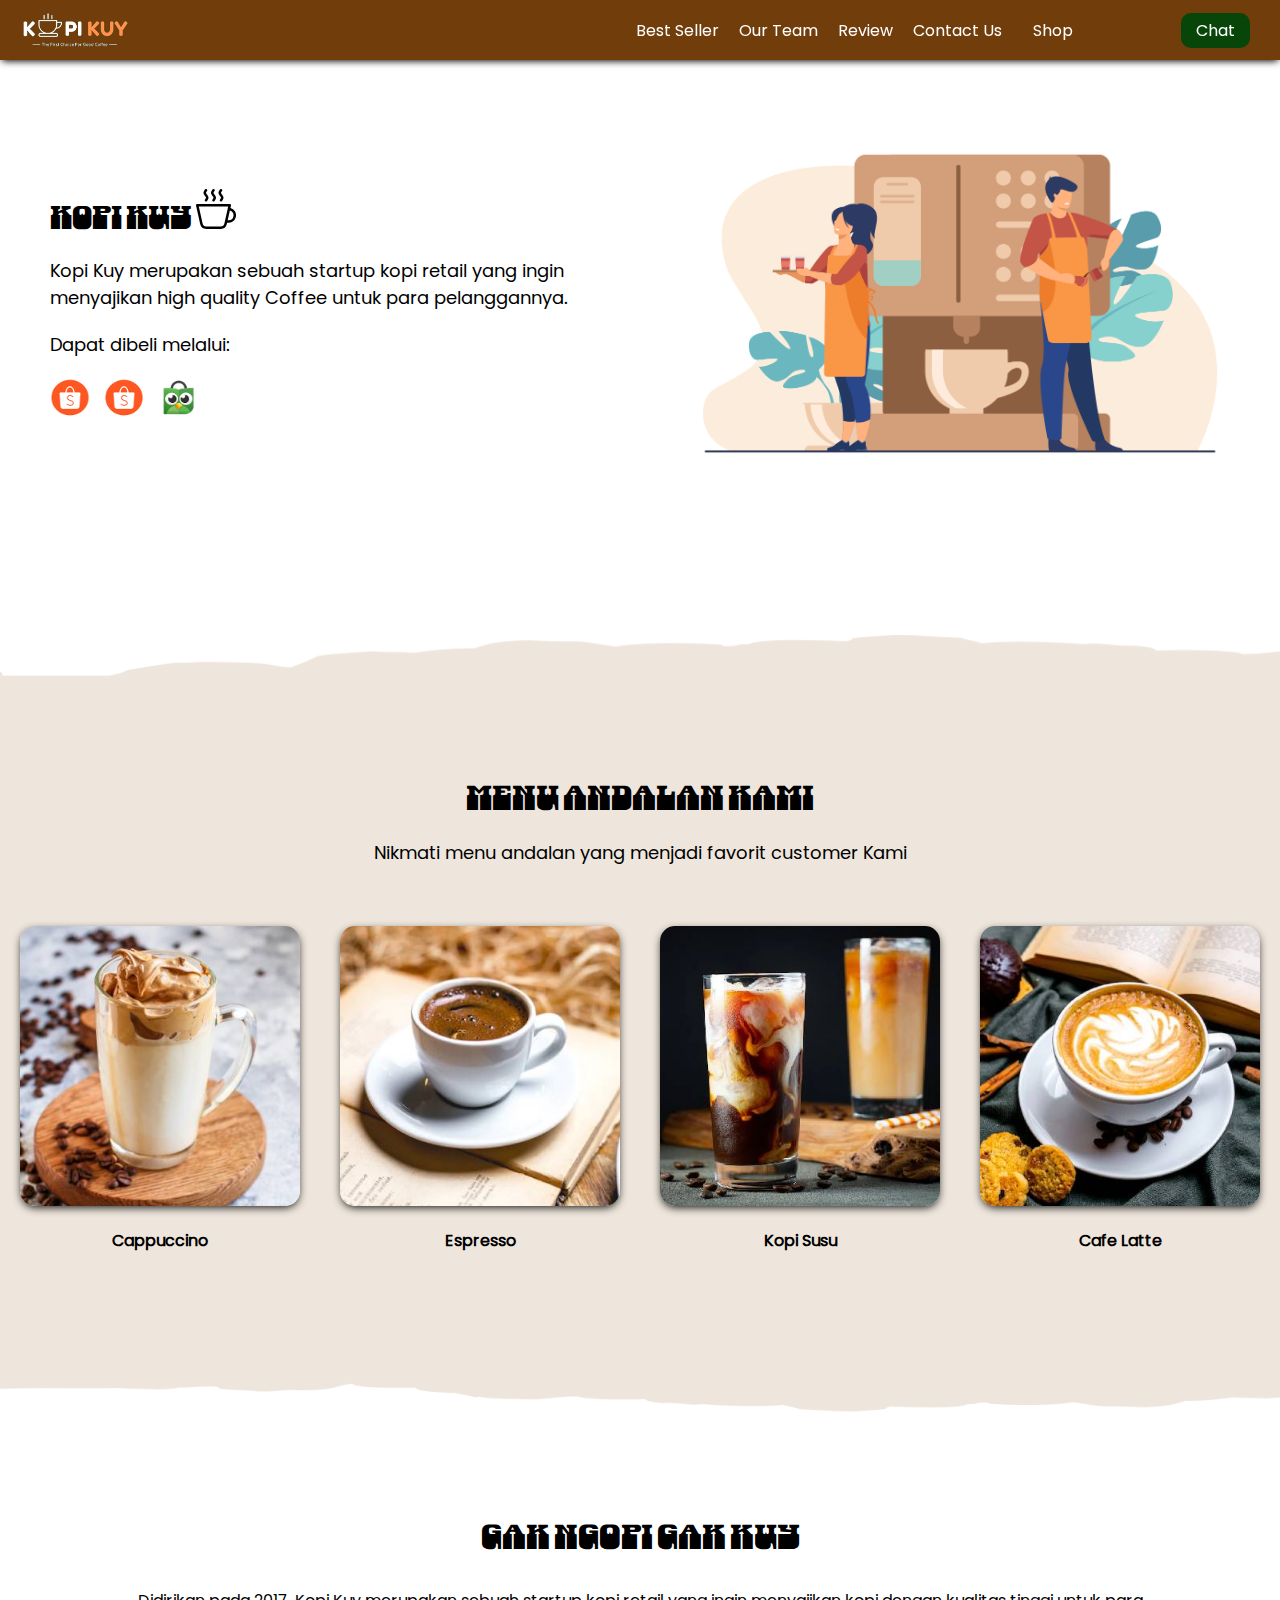
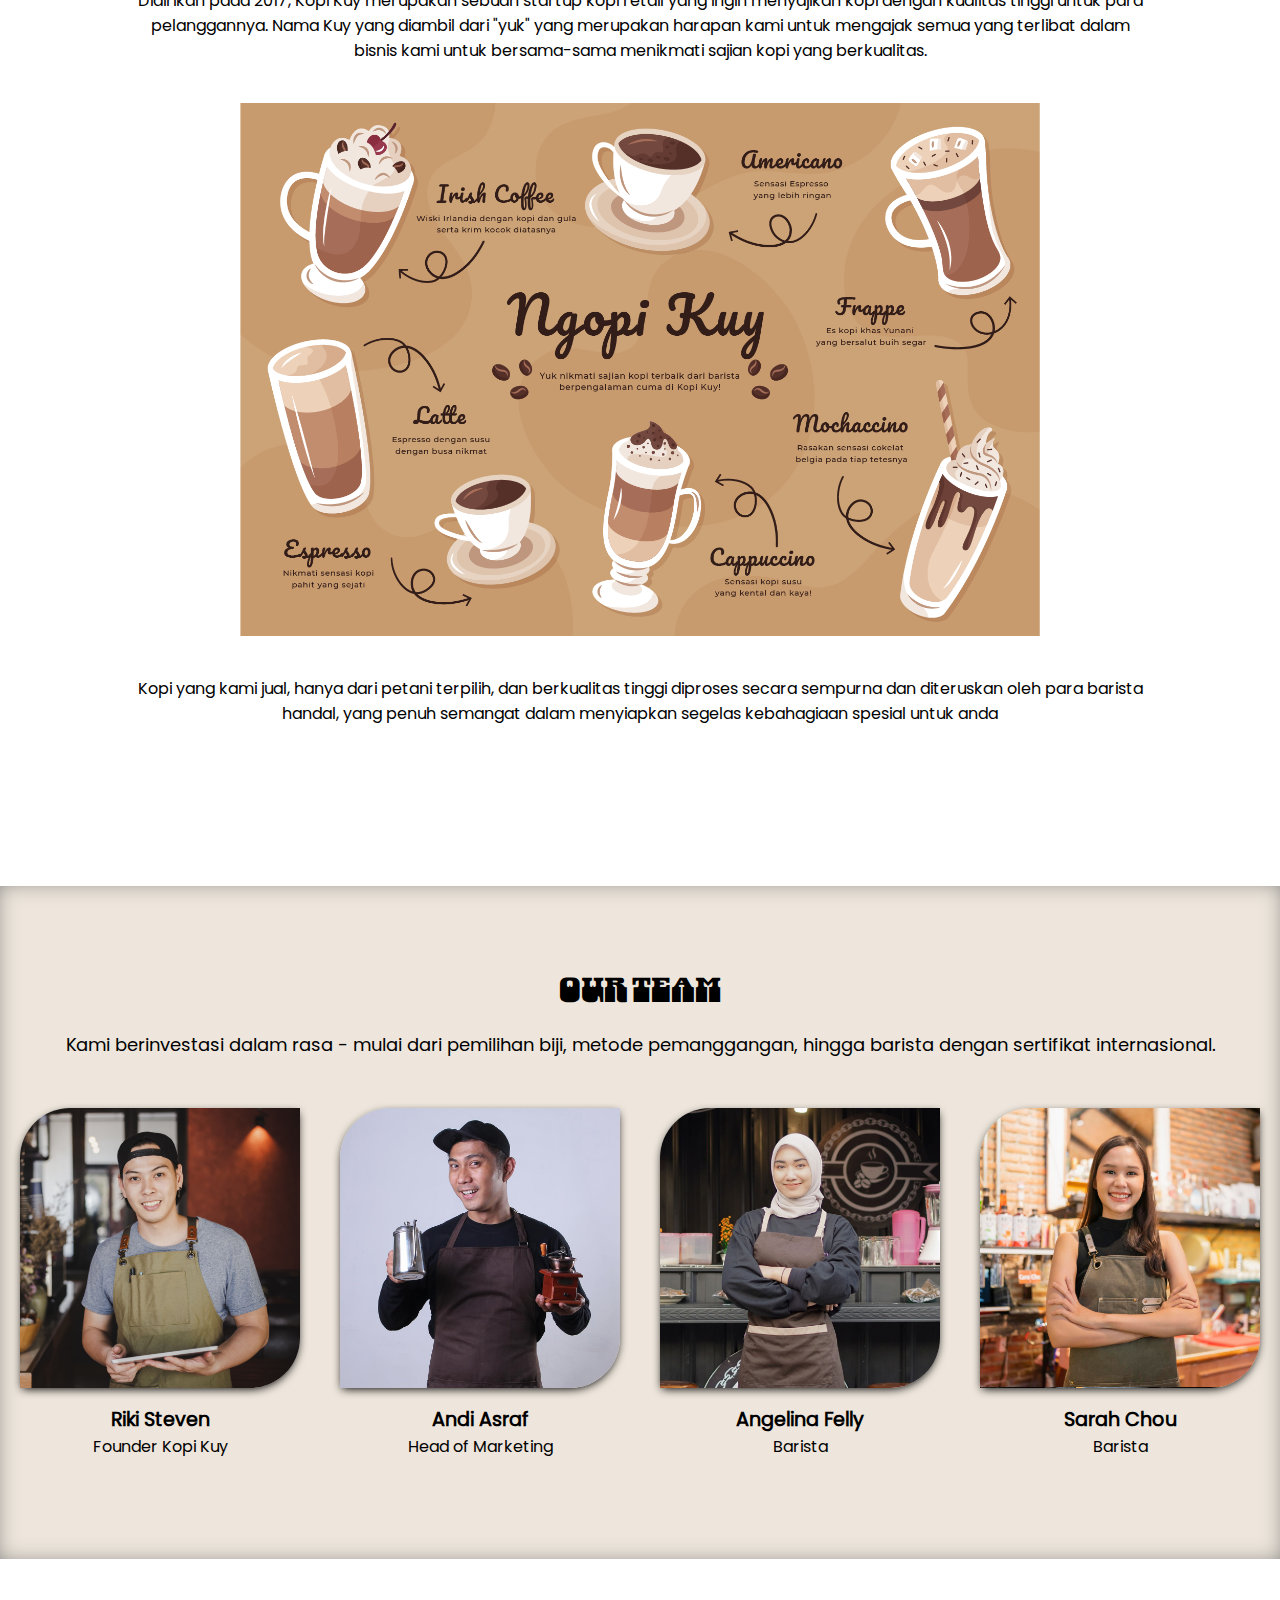
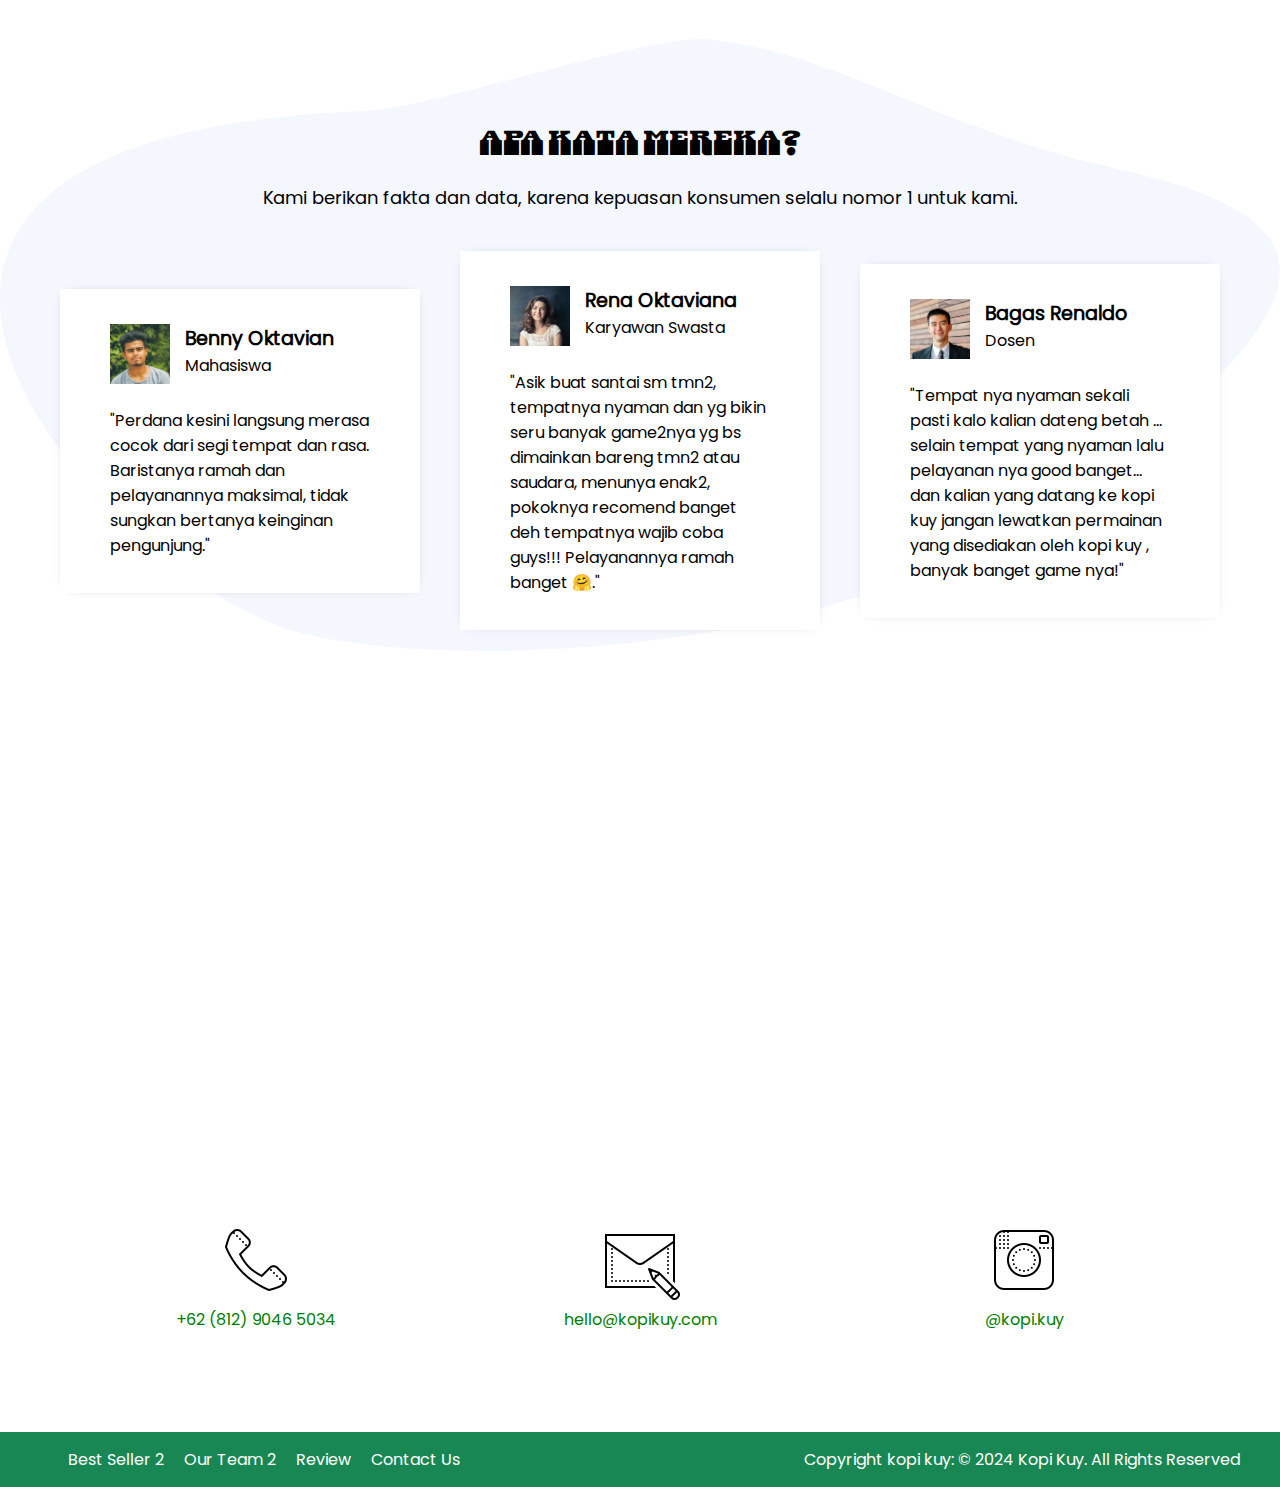
==== index.html @ cbb5bba0 "first commit" ====
<!DOCTYPE html>
<html lang="id">

<head>
    <link rel="preconnect" href="https://fonts.googleapis.com">
    <link rel="preconnect" href="https://fonts.gstatic.com" crossorigin>
    <link href="https://fonts.googleapis.com/css2?family=Danfo&display=swap" rel="stylesheet">
    <meta charset="UTF-8">
    <meta http-equiv="X-UA-Compatible" content="IE=edge">
    <meta name="viewport" content="width=device-width, initial-scale=1.0">
    <link rel="shortcut icon" href="images/favicon.ico" type="image/x-icon">
    <title>
        Website Kopi Kuy
    </title>
    <link rel="stylesheet" href="css/style.css">
    <style>
        h1,
        h2 {
            font-family: "Danfo", serif;
        }
    </style>
</head>

<body>
    <nav>
        <img class="logo" src="images/logo/logo_kuy.png">
        <div class="navigasi">
            <a href="#best-seller">Best Seller</a>
            <a href="#our-team">Our Team</a>
            <a href="#review">Review</a>
            <a href="#contact-us">Contact Us</a>
        </div>
        <a class="shop" href="produk.html">Shop</a>
        <a class="chat" href="https://wa.me/628123456?text=Saya ingin bertanya" target="_blank">Chat</a>
    </nav>

    <!--Tulis kode header mulai di baris 28-->


    <header>
        <div class="kiri">
            <h1>
                Kopi Kuy <img src="images/icon/icon_kopi.svg" alt="">
            </h1>
            <p>
                Kopi Kuy merupakan sebuah startup kopi retail yang ingin menyajikan
                high quality Coffee untuk para pelanggannya.
            </p>
            <p>
                Dapat dibeli melalui:
            </p>
            <div class="olshop">
                <img src="images/logo/logo_shopee.png" alt="">
                <img src="images/logo/logo_shopee.png" alt="">
                <img src="images/logo/logo_tokopedia.png" alt="">
            </div>
        </div>
        <div class="kanan">
            <img src="images/header/header4.png" alt="">
        </div>
    </header>

    <section class="best-seller" id="best-seller">
        <h2>
            Menu Andalan Kami
        </h2>
        <p>
            Nikmati menu andalan yang menjadi favorit customer Kami
        </p>
        <div class="produk">
            <img src="images/produk/product_capuchino.jpg" alt="">
            <p>Cappuccino</p>
        </div>
        <div class="produk">
            <img src="images/produk/product_espresso.jpg" alt="">
            <p>Espresso</p>
        </div>
        <div class="produk">
            <img src="images/produk/product_kopi_susu.jpg" alt="">
            <p>Kopi Susu</p>
        </div>
        <div class="produk">
            <img src="images/produk/product_latte.jpg" alt="">
            <p>Cafe Latte</p>
        </div>
    </section>

    <section class="about-us" id="about-us">
        <h2>Gak Ngopi Gak Kuy</h2>
        <p>
            Didirikan pada 2017, Kopi Kuy merupakan sebuah startup kopi retail
            yang ingin menyajikan kopi dengan kualitas tinggi untuk para pelanggannya.
            Nama Kuy yang diambil dari "yuk" yang merupakan harapan kami untuk mengajak semua
            yang terlibat dalam bisnis kami untuk bersama-sama menikmati sajian kopi yang berkualitas.
        </p>
        <img src="images/about-us/aset_kopi_jumbo.png" alt="">
        <p>
            Kopi yang kami jual, hanya dari petani terpilih, dan berkualitas tinggi diproses
            secara sempurna dan diteruskan oleh para barista handal, yang penuh semangat
            dalam menyiapkan segelas kebahagiaan spesial untuk anda
        </p>
    </section>

    <section class="our-team" id="our-team">
        <h2>Our Team</h2>
        <p>
            Kami berinvestasi dalam rasa - mulai dari pemilihan biji, metode pemanggangan,
            hingga barista dengan sertifikat internasional.
        </p>
        <div class="team">
            <img src="images/team/team1.jpg" alt="">
            <h3>Riki Steven</h3>
            <p>Founder Kopi Kuy</p>
        </div>
        <div class="team">
            <img src="images/team/team2.jpg" alt="">
            <h3>Andi Asraf</h3>
            <p>Head of Marketing</p>
        </div>
        <div class="team">
            <img src="images/team/team3.jpg" alt="">
            <h3>Angelina Felly</h3>
            <p>Barista</p>
        </div>
        <div class="team">
            <img src="images/team/team4.jpg" alt="">
            <h3>Sarah Chou</h3>
            <p>Barista</p>
        </div>
    </section>

    <section id="review" class="review">
        <h2>Apa Kata Mereka?</h2>
        <p>Kami berikan fakta dan data, karena kepuasan konsumen selalu nomor 1 untuk kami.</p>
        <div class="testimoni">
            <img src="images/customer/customer1.jpg">
            <div class="profile">
                <h3>Benny Oktavian</h3>
                <p>Mahasiswa</p>
            </div>
            <p>"Perdana kesini langsung merasa cocok dari segi tempat dan rasa. Baristanya ramah
                dan pelayanannya maksimal, tidak sungkan bertanya keinginan pengunjung."</p>
        </div>
        <div class="testimoni">
            <img src="images/customer/customer2.jpg">
            <div class="profile">
                <h3>Rena Oktaviana</h3>
                <p>Karyawan Swasta</p>
            </div>
            <p>"Asik buat santai sm tmn2, tempatnya nyaman dan yg bikin seru banyak game2nya yg bs
                dimainkan bareng tmn2 atau saudara, menunya enak2, pokoknya recomend banget deh
                tempatnya wajib coba guys!!! Pelayanannya ramah banget 🤗."</p>
        </div>
        <div class="testimoni">
            <img src="images/customer/customer3.jpg">
            <div class="profile">
                <h3>Bagas Renaldo</h3>
                <p>Dosen</p>
            </div>
            <p>"Tempat nya nyaman sekali pasti kalo kalian dateng betah ... selain tempat yang
                nyaman lalu pelayanan nya good banget... dan kalian yang datang ke kopi kuy jangan
                lewatkan permainan yang disediakan oleh kopi kuy , banyak banget game nya!"</p>
        </div>
    </section>
    <section class="contact-us" id="contact-us">
        <iframe
            src="https://www.google.com/maps/embed?pb=!1m14!1m8!1m3!1d7932.741866032694!2d106.668581!3d-6.214715!3m2!1i1024!2i768!4f13.1!3m3!1m2!1s0x2e69f9912c7f297b%3A0xe5a3a671dae861ab!2sKopi%20kuy!5e0!3m2!1sid!2sid!4v1680617229460!5m2!1sid!2sid"
            allowfullscreen="" loading="lazy" referrerpolicy="no-referrer-when-downgrade"></iframe>
        <div class="kontak">
            <img src="images/icon/icon_phone.png">
            <p>+62 (812) 9046 5034</p>
        </div>
        <div class="kontak">
            <img src="images/icon/icon_mail.png">
            <p>hello@kopikuy.com</p>
        </div>
        <div class="kontak">
            <img src="images/icon/icon_instagram.png">
            <a href="https://instagram.com" role="button">
                <p>@kopi.kuy</p>
            </a>
        </div>
    </section>

    <footer>
        <div class="navigasi">
            <a href="#best-seller">Best Seller 2</a>
            <a href="#our-team">Our Team 2</a>
            <a href="#review">Review</a>
            <a href="#contact-us">Contact Us</a>
        </div>
        <p>
            Copyright kopi kuy: © 2024 Kopi Kuy. All Rights Reserved
        </p>
    </footer>



</body>

</html>
---- css/style.css ----
/* Kode * di bawah ini untuk mereset tampilan setiap web browser supaya seragam */

* {
   box-sizing: border-box;
   margin: 0;
   padding: 0;
}

html {
   /* scroll-behavior: smooth agar scroll ketika klik pada navigasi menjadi halus */
   scroll-behavior: smooth;
}

/* 
Kode di bawah ini untuk mengatur nav sampai footer agar memiliki tampilan flexibel
selengkapnya akan di bahas di hari ke 3
*/

nav,
header,
section,
footer {
   /* 
      display: flex memiliki pengaturan yang dapat mengatur agar elemen
      di dalamnya memiliki ukuran yang fleksibel
      digunakan saat ada elemen yang isinya lebih dari satu kolom
   */
   display: flex;
   /* 
      align-items: center mengatur elemen di dalamnya rata tengah vertikal
   */
   align-items: center;

   /* 
      justify-content: center mengatur elemen di dalamnya rata tengah horizontal
   */
   justify-content: center;

   /* 
      flex-wrap: wrap mengatur agar jika lebar elemen berlebih, maka elemen
      akan otomatis diletakan di baris baru (tidak dipaksakan di satu baris)
   */
   flex-wrap: wrap;
}



/* 
Kode @font-face untuk menginstall font ke dalam Website 
src adalah untuk lokasi fontnya, font dapat di cari di website https://fonts.google.com/
dengan memberi nama family, maka kita mendaftarkan font tersebut ke dalam website
*/

@font-face {
   src: url(../fonts/poppins.woff2);
   font-family: 'Poppins';
}

body {
   /* 
   mendaftarkan semua teks pada body menjadi family Poppins 
   kenapa pada body? karena elemen body membungkus semua elemen dari nav section sampai footer
   */
   font-family: 'Poppins';
}

/*
Misalnya ada font dari google yang bernama Irish Grover yang berada di:
https://fonts.gstatic.com/s/irishgrover/v23/buExpoi6YtLz2QW7LA4flVgv__RP.woff2

maka bisa coba copy kode berikut untuk menginstall font tadi:

@font-face {
  font-family: 'Irish Grover';
  font-style: normal;
  font-weight: 400;
  src: url(https://fonts.gstatic.com/s/irishgrover/v23/buExpoi6YtLz2QW7LA4flVgv__RP.woff2) format('woff2');
}

Jika kode di atas sudah di copy
Nanti pada element yang ingin menggunakan font Irish Grover Tadi, tinggal diganti font-familynya
misal mau mengganti h1 dan h2 maka kodenya sebagai berikut:

h1,h2 {
   font-family: 'Irish Grover';
}

*/


a {
   /* menghilangkan garis bawah pada link */
   text-decoration: none;

   /* 
   color: adalah untuk mengganti warna tulisan.
   color:unset digunakan pada a untuk menghilangkan warna bawaan pada link (biasanya warna biru) 
   */
   color: unset;
}

h2 {
   /* mengatur ukuran huruf ke 34 pixel */
   font-size: 34px;
}

h3 {
   /* mengatur ukuran huruf ke 1.2rem */
   font-size: 1.2rem;
}

h1,
h2,
h3 {
   /* mengatur tebal huruf bisa bold, normal*/
   font-weight: bold;
}

img {
   /* 
      kode max-width artinya lebar maksimal
      mengatur agar semua elemen img memiliki lebar maksimal 100% agar
      besar gambar tidak melebihi layar ataupun elemen pembungkus
   */
   max-width: 100%;
}

/* Navigasi */

nav {
   /* 
   background-color mengatur warna latar belakang 
   untuk pengguna hp, pergantian warna tidak bisa seperti vs code
   hanya dapat menggunakan warna bahasa inggris seperti: red, green, brown, purple dsb
   untuk pengguna vscode silahkan arahkan mouse ke kotak warna di bawah
   untuk mengganti warna sesuai keinginan
   */
   background-color: #703d0b;

   /* box-shadow membuat efek bayangan */
   box-shadow: 0 3px 7px -2px #000;

   /* width mengatur lebar elemen. 100% agar lebarnya full dari kiri sampai kanan layar */
   width: 100%;

   /* 
   padding digunakan untuk memberi jarak ke dalam. 
   efeknya bila digunakan pada elemen yang memiliki warna latar akan membuat elemen tersebut 'gemuk'
   padding-top artinya jarak ke atas, nilai padding dapat berupa
   padding-top, padding-bottom, padding-left, padding-right
   */
   padding-top: 10px;
   padding-bottom: 10px;

   /* 
   position mengatur posisi elemen, position:fixed supaya elemen nav akan ikut menempel di atas layar
   saat kita scroll ke bawah. Jika ingin navigasi gak nempel, bisa menggunakan position:static;
   */
   position: fixed;

   /* Nilai z-index semakin besar, maka elemen akan semakin di depan */
   z-index: 500;
}

img.logo {
   /* height mengatur tinggi elemen */
   height: 40px;
   /* penjelasan margin mirip dengan padding, fungsinya untuk memberi jarak pada elemen */
   margin-left: 20px;
}

div.navigasi {
   margin-left: auto;
   margin-right: 15px;
}

nav a {
   color: #fff;
   padding-left: 8px;
   padding-right: 8px;
}

a.shop {
   margin-right: 100px;
}

a.chat {
   margin-right: 30px;
   background-color: rgb(8, 69, 8);
   color: #fff;
   padding-top: 5px;
   padding-right: 15px;
   padding-bottom: 5px;
   padding-left: 15px;
   border-radius: 10px;
}


/* 
   PERHATIKAN bahwa dalam mengatur elemen, nama elemen langsung ditulis
   sedangkan untuk mengatur class, dibutuhkan tanda titik (.) terlebih dulu
   img {} berarti seluruh elemen dengan tag img (<img src="....">), 
   sedangkan .img artinya hanya elemen dengan class img (<img class="img" src="...">) 
*/


/* HEADER */


header,
section {
   /*
    padding mengatur jarak ke dalam
    pada padding dan margin ditambahkan top / right / bottom / top 
    untuk mengatur jarak masing-masing 
   */
   padding-top: 80px;
   padding-bottom: 80px;

   /* margin mengatur jarak ke luar */
   margin-bottom: 80px;
}

/* penulisan CSS dapat digabung dengan beberapa elemen */
header div.kiri,
header div.kanan {
   /* width mengatur lebar elemen. 50% artinya setengah ukuran elemen pembungkus */
   width: 50%;
   padding: 50px;
}

header h1 {
   margin-bottom: 20px;
}

header p {
   /* font-size digunakan untuk mengatur ukuran huruf */
   font-size: 18px;
   margin-bottom: 20px;
}

div.olshop img {
   width: 40px;
   /* aspect-ratio:1 agar tinggi menyesuaikan width */
   aspect-ratio: 1;
   margin-right: 10px;
}

/* Best Seller */

section.best-seller {
   position: relative;

   /* background-color mengatur warna latar belakang elemen */
   background-color: #EEE6DC;

   /* text-align mengatur rata tulisan, bisa bernilai: left, right, center, justify */
   text-align: center;
}

/* 
terkait position, after, dan before memerlukan pemahaman mendalam
terkait layout pada CSS untuk dapat memahami secara penuh 
*/

section.best-seller::before,
section.best-seller::after {
   position: absolute;
   content: "";
   width: 100%;
   height: 76px;

   /* background-image untuk menambahkan gambar sebagai background */
   background-image: url(../images/background/garis-atas.png);

   /*background-size agar gambar latar menyesuaikan tinggi / lebar elemen */
   background-size: cover;

   top: -60px;
   left: 0;
}

section.best-seller::after {
   height: 60px;
   background-image: url(../images/background/garis-bawah.png);
   top: unset;
   bottom: -60px;
}

section.best-seller h2 {
   margin-bottom: 20px;
   width: 100%;
}

/* 
Penulisan section.best-seller > p berarti mengatur elemen p yang langsung
di bungkus oleh elemen <section class="best-seller">
aturan ini tidak berlaku untuk elemen <p> yang ada di dalam <div class="produk">
*/

section.best-seller>p {
   font-size: 18px;
   margin-bottom: 40px;
   width: 100%;
}

div.produk {
   /* 
      Penulisan padding dan margin seperti padding:20px ini penulisan singkat 
      yang berarti top, right, bottom, left nilainya sama, yaitu 20px 
   */
   padding: 20px;
   width: 25%;
}

div.produk img {
   /* transition membuat animasi transisi dari perubahan style, 0.3s berarti 0.3 detik */
   transition: all 0.3s ease;

   /* border-radius  Membuat sudut membulat */
   border-radius: 15px;

   /* box-shadow membuat efek bayangan */
   box-shadow: 0 3px 10px -2px #000;
}

/*

kode div.produk img:hover akan dijalankan saat mouse ada di atas elemen <img> yang ada
di dalam <div class="produk"> 
karena ada efek transition pada div.produk img 
maka akan menghasilkan efek animasi yang smooth

*/
div.produk img:hover {

   /* membuat transformasi, bisa berupa scale(1.05), rotate(180deg), translateY(-50px), dsb */
   transform: scale(0.9) rotate(360deg);
   border-radius: 50%;
}

div.produk p {
   margin-top: 15px;
   font-weight: bold;
}



/* About US */

section.about-us {
   /* max-width: 80%; mengatur lebar maksimal elemen tidak boleh melebihi 80% layar */
   max-width: 80%;

   /* margin-left dan margin-right auto akan membuat posisi elemen berada di tengah */
   margin-left: auto;
   margin-right: auto;
   text-align: center;
}

section.about-us h2 {
   margin-bottom: 30px;
   width: 100%;
}

section.about-us img {
   /* 
      Penulisan width: 800px dan max-width: 100% mengatur agar
      elemen memiliki lebar 800px namun tidak boleh melebihi 100% ukuran layar
   */
   width: 800px;
   max-width: 100%;
   margin: auto;
}

/*
section.about-us p:nth-child(2) berarti mengatur elemen ke 2 dengan jenis <p>
yang ada di dalam <section class="about-us">
*/

section.about-us p:nth-child(2) {
   margin-bottom: 40px;
}

section.about-us p:nth-child(4) {
   margin-top: 40px;
}


/* OUR TEAM */

section.our-team {
   background-color: #EEE6DC;
   box-shadow: inset 0px 0px 23px -6px #707070;
   text-align: center;
}

section.our-team h2 {
   margin-bottom: 20px;
   width: 100%;
}

section.our-team>p {
   margin-bottom: 30px;
   font-size: 18px;
   width: 800px;
   max-width: 90%;
   margin-left: auto;
   margin-right: auto;
   width: 100%;
}

div.team {
   width: 25%;
   padding: 20px;
}

div.team img {
   width: 100%;
   aspect-ratio: 1/1;
   object-fit: cover;
   box-shadow: 0 3px 10px -2px #000;
   border-radius: 50px 0px 50px 0px;
   margin-bottom: 10px;
}


/* REVIEW */

section.review {
   background-image: url(../images/background/bg-review.svg);
   /* 
      background-size: contain;
      membuat gambar latar belakang tidak terpotong
   */
   background-size: contain;

   /* 
      background-repeat: no-repeat;
      membuat gambar latar belakang tidak diulang (duplikat)
   */
   background-repeat: no-repeat;
   padding-left: 40px;
   padding-right: 40px;
   justify-content: space-around;
   /* align-items: stretch; membuat tinggi elemen di dalam .review .baris seragam */
   text-align: center;
}

section.review h2 {
   margin-bottom: 20px;
   width: 100%;
}

section.review>p {
   margin-bottom: 40px;
   font-size: 18px;
   width: 100%;
}

div.testimoni {
   width: 30%;
   display: flex;
   flex-wrap: wrap;
   padding: 35px 50px;
   box-shadow: 0px 0px 12px -10px #000;
   background-color: #fff;
}

div.testimoni img {
   width: 60px;
   height: 60px;
   margin-right: 15px;
   object-fit: cover;
}

div.profile {
   text-align: left;
   display: block;
   margin-bottom: 30px;
   width: calc(100% - 75px);
}

div.profile p {
   width: 100%;
   text-align: left;
}

div.testimoni>p {
   width: 100%;
   text-align: left;
}

*[data-from="tmp"]>* {
   position: relative;
}

*[data-from="tmp"]>*:nth-child(1):before {
   position: absolute;
   color: red;
   bottom: 40px;
   content: "prakerja";
   font-size: 13px;
   z-index: 10;
   text-decoration: line-through;
}

/* CONTACT US */
section.contact-us {
   margin-bottom: 20px;
}

section.contact-us iframe {
   width: 100%;
   height: 300px;
   border: 0;
}

div.kontak {
   width: 30%;
   /* color mengatur warna tulisan */
   color: green;
   text-align: center;
   margin-top: 50px;
}


/* FOOTER */

footer {
   background-color: #198754;
   padding-top: 15px;
   padding-bottom: 15px;
   color: #fff;
   padding-right: 40px;
   padding-left: 40px;
}

footer div.navigasi {
   margin-left: 20px;
   margin-right: auto;
}

footer div.navigasi a {
   padding: 8px;
}



/* UNTUK kode RESPONSIF hari ke 3 tulis DI BAWAH sini */

@media (max-width:600px) {

   header div.kiri,
   header div.kanan {
      width: 100%;
      padding: 30px;
      text-align: center;
   }

   div.navigasi {
      display: none;
   }

   a.shop {
      margin-right: 10px;
      margin-left: auto;
   }

   div.produk,
   div.team,
   div.kontak {
      padding: 15px;
      width: 50%;
   }

   div.testimoni {
      width: 100%;
      padding: 30px;
      margin-bottom: 20px;
   }
}

/* Kode CSS Selesai di sini */
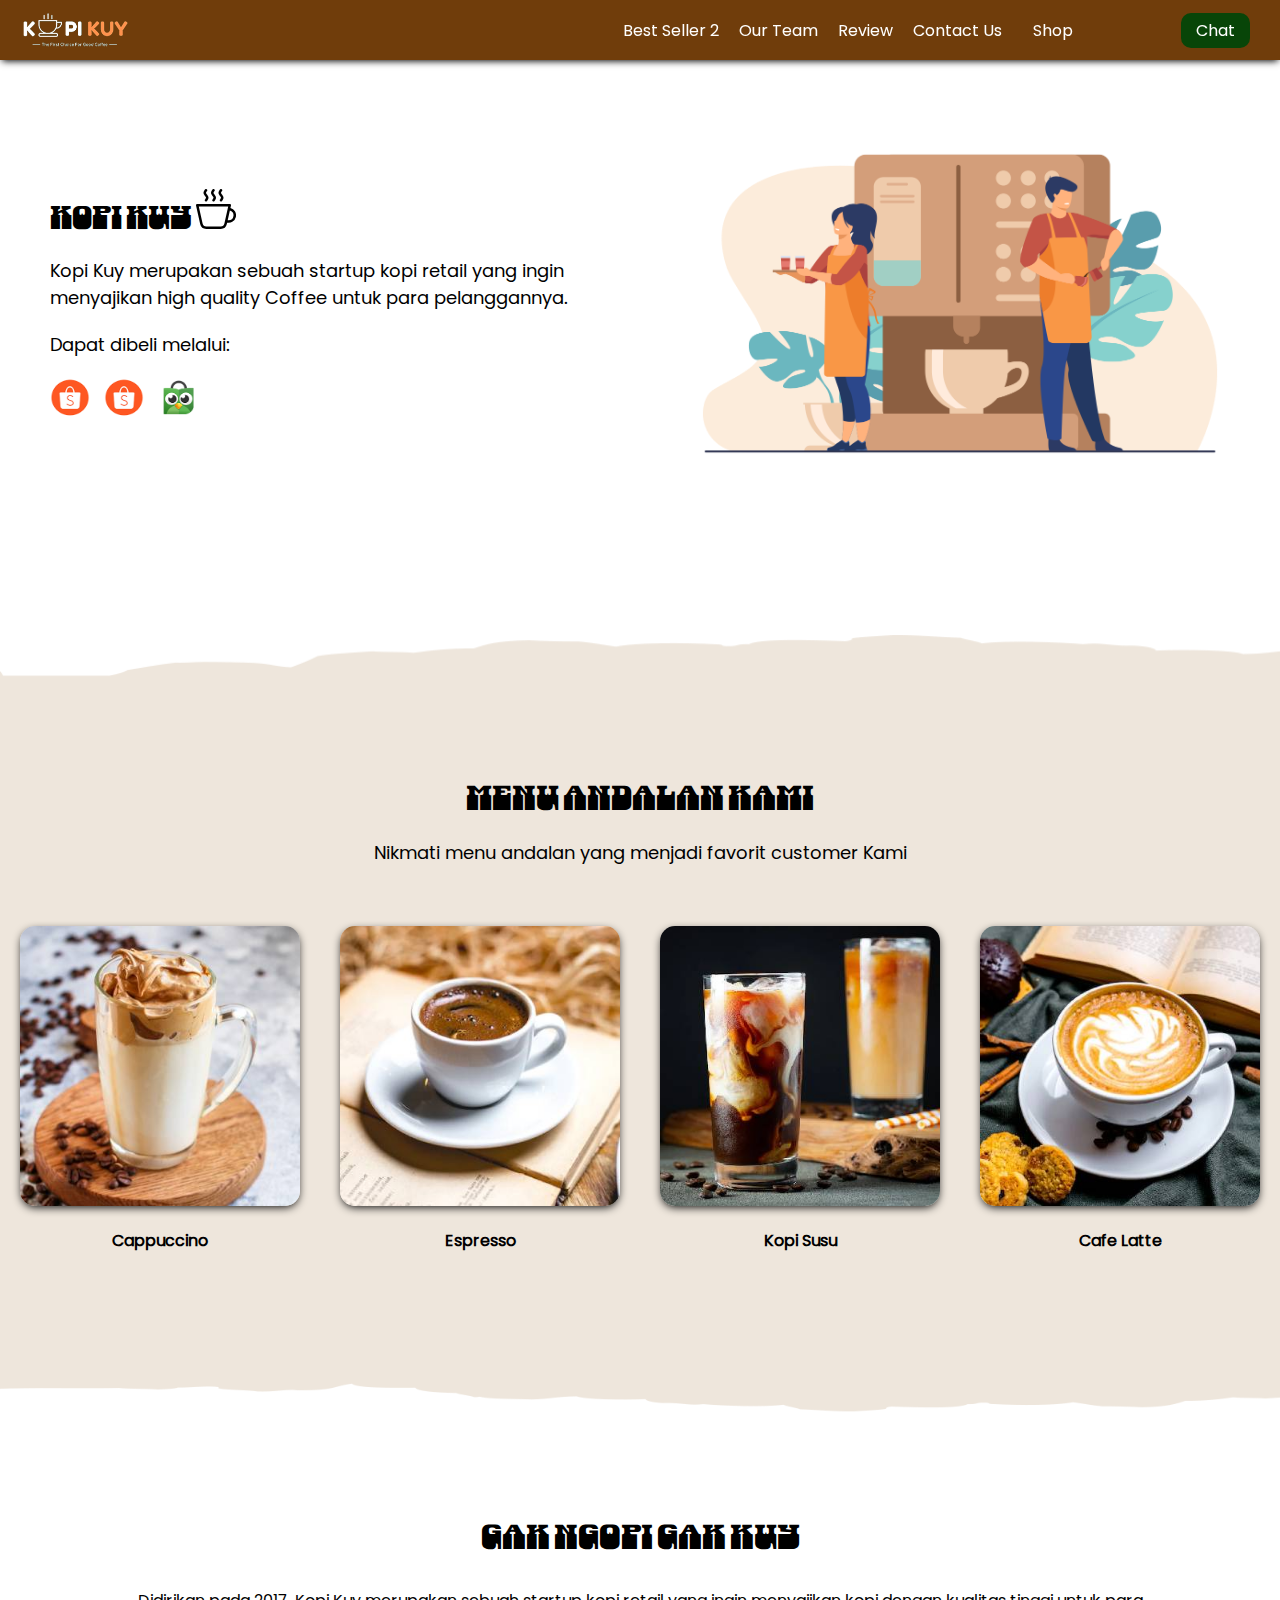
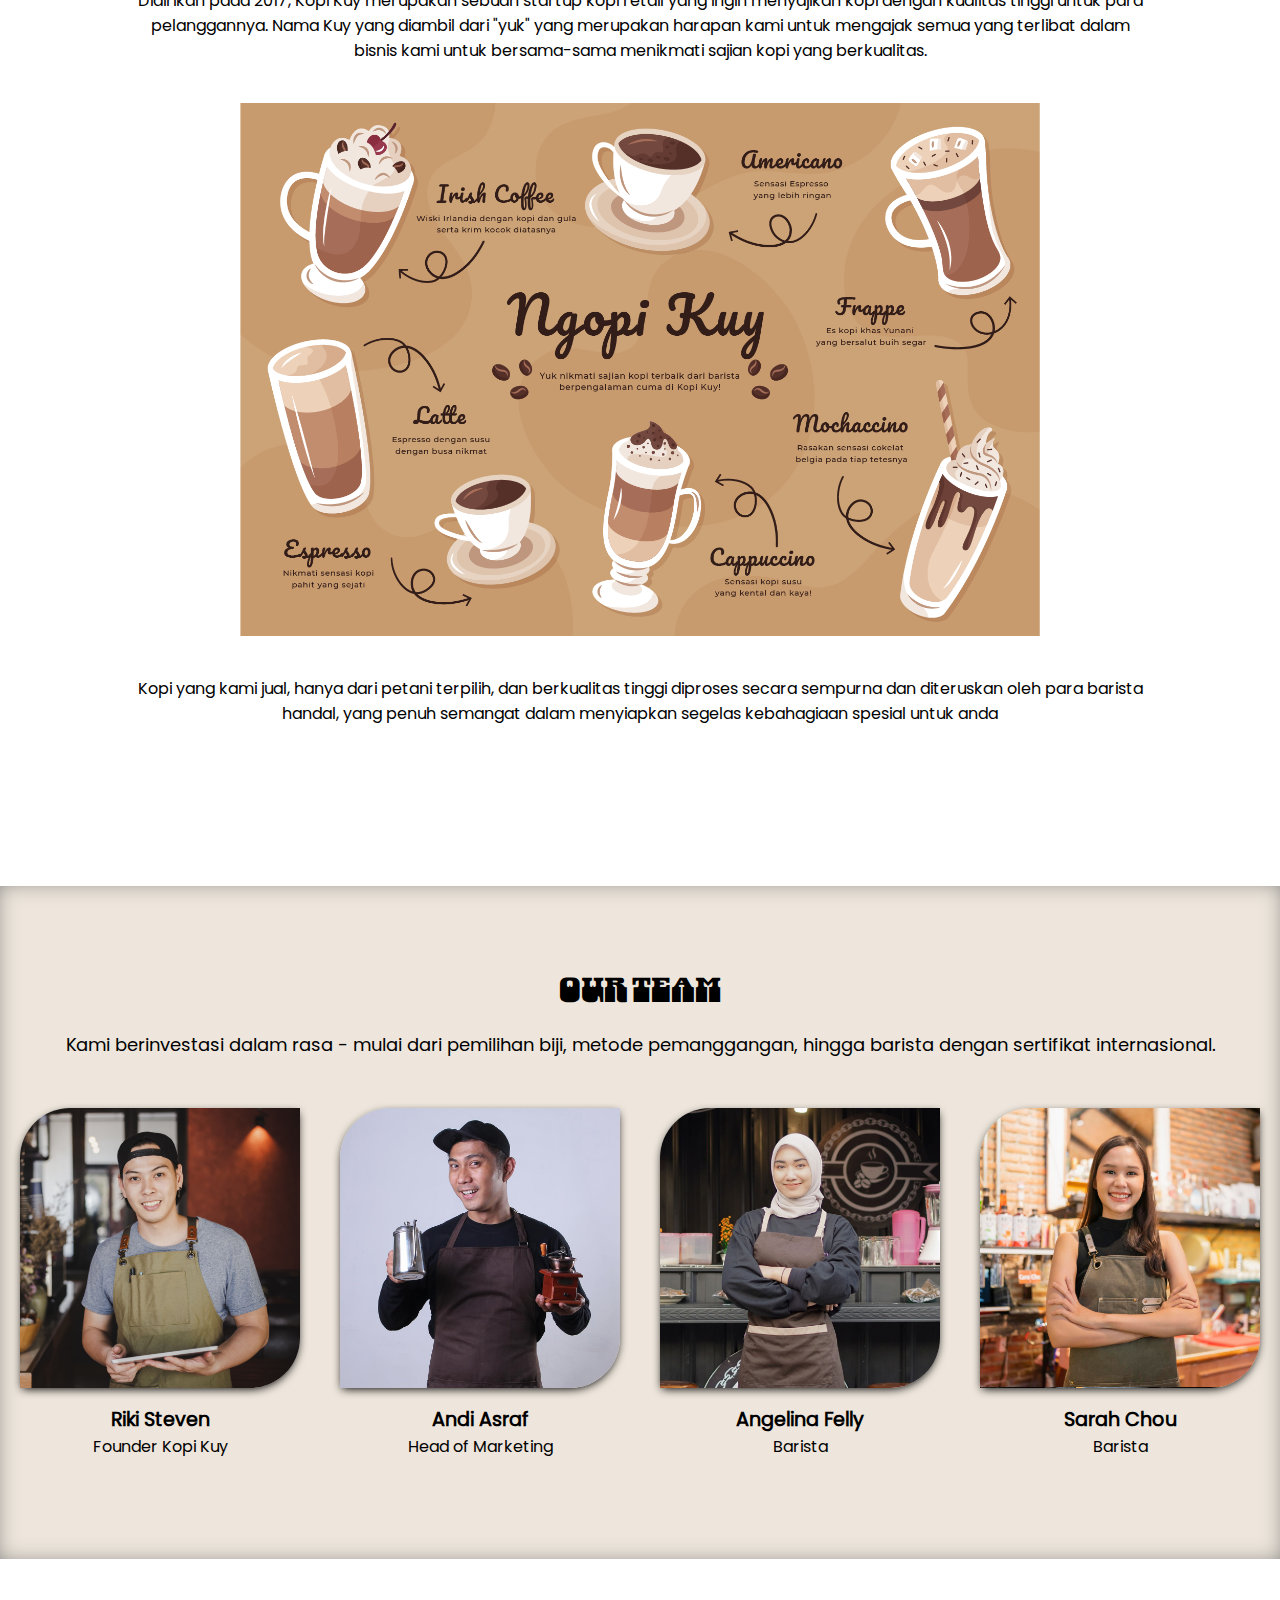
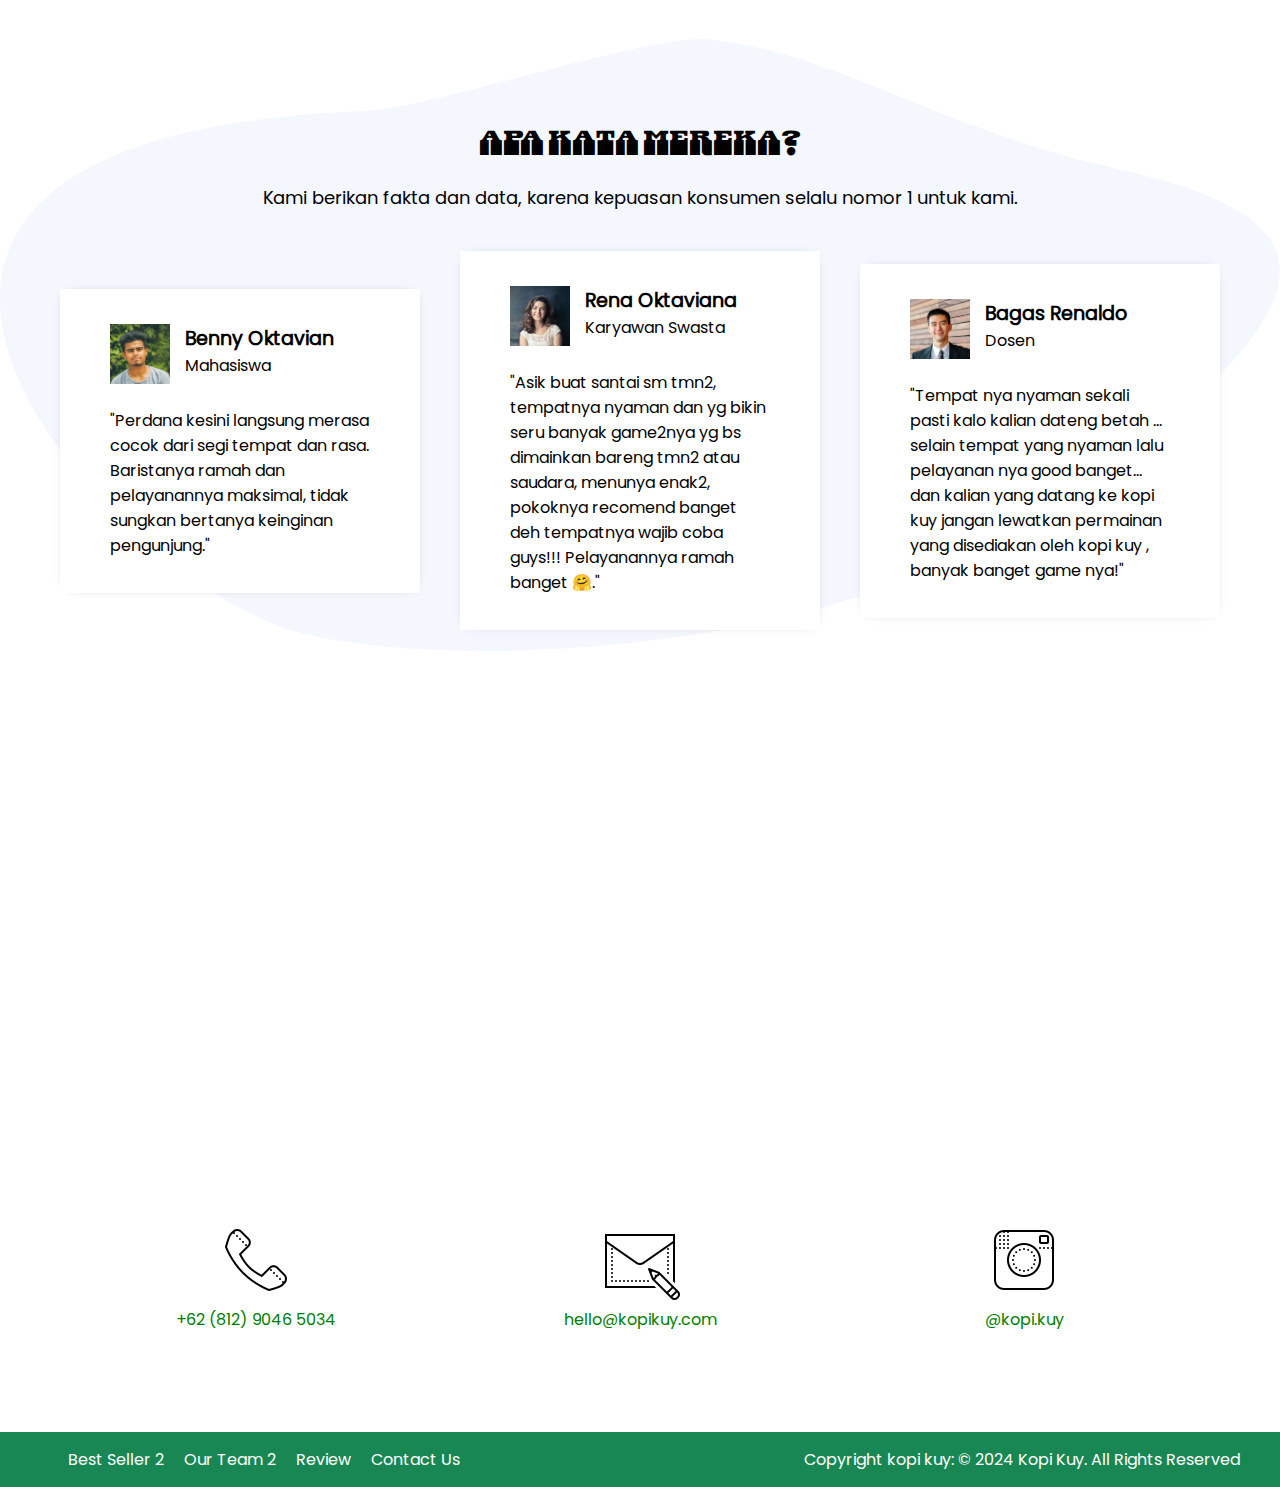
==== commit bbcce6c5: "menghapus folder bahan" ====
--- a/index.html
+++ b/index.html
@@ -25,7 +25,7 @@
     <nav>
         <img class="logo" src="images/logo/logo_kuy.png">
         <div class="navigasi">
-            <a href="#best-seller">Best Seller</a>
+            <a href="#best-seller">Best Seller 2</a>
             <a href="#our-team">Our Team</a>
             <a href="#review">Review</a>
             <a href="#contact-us">Contact Us</a>
